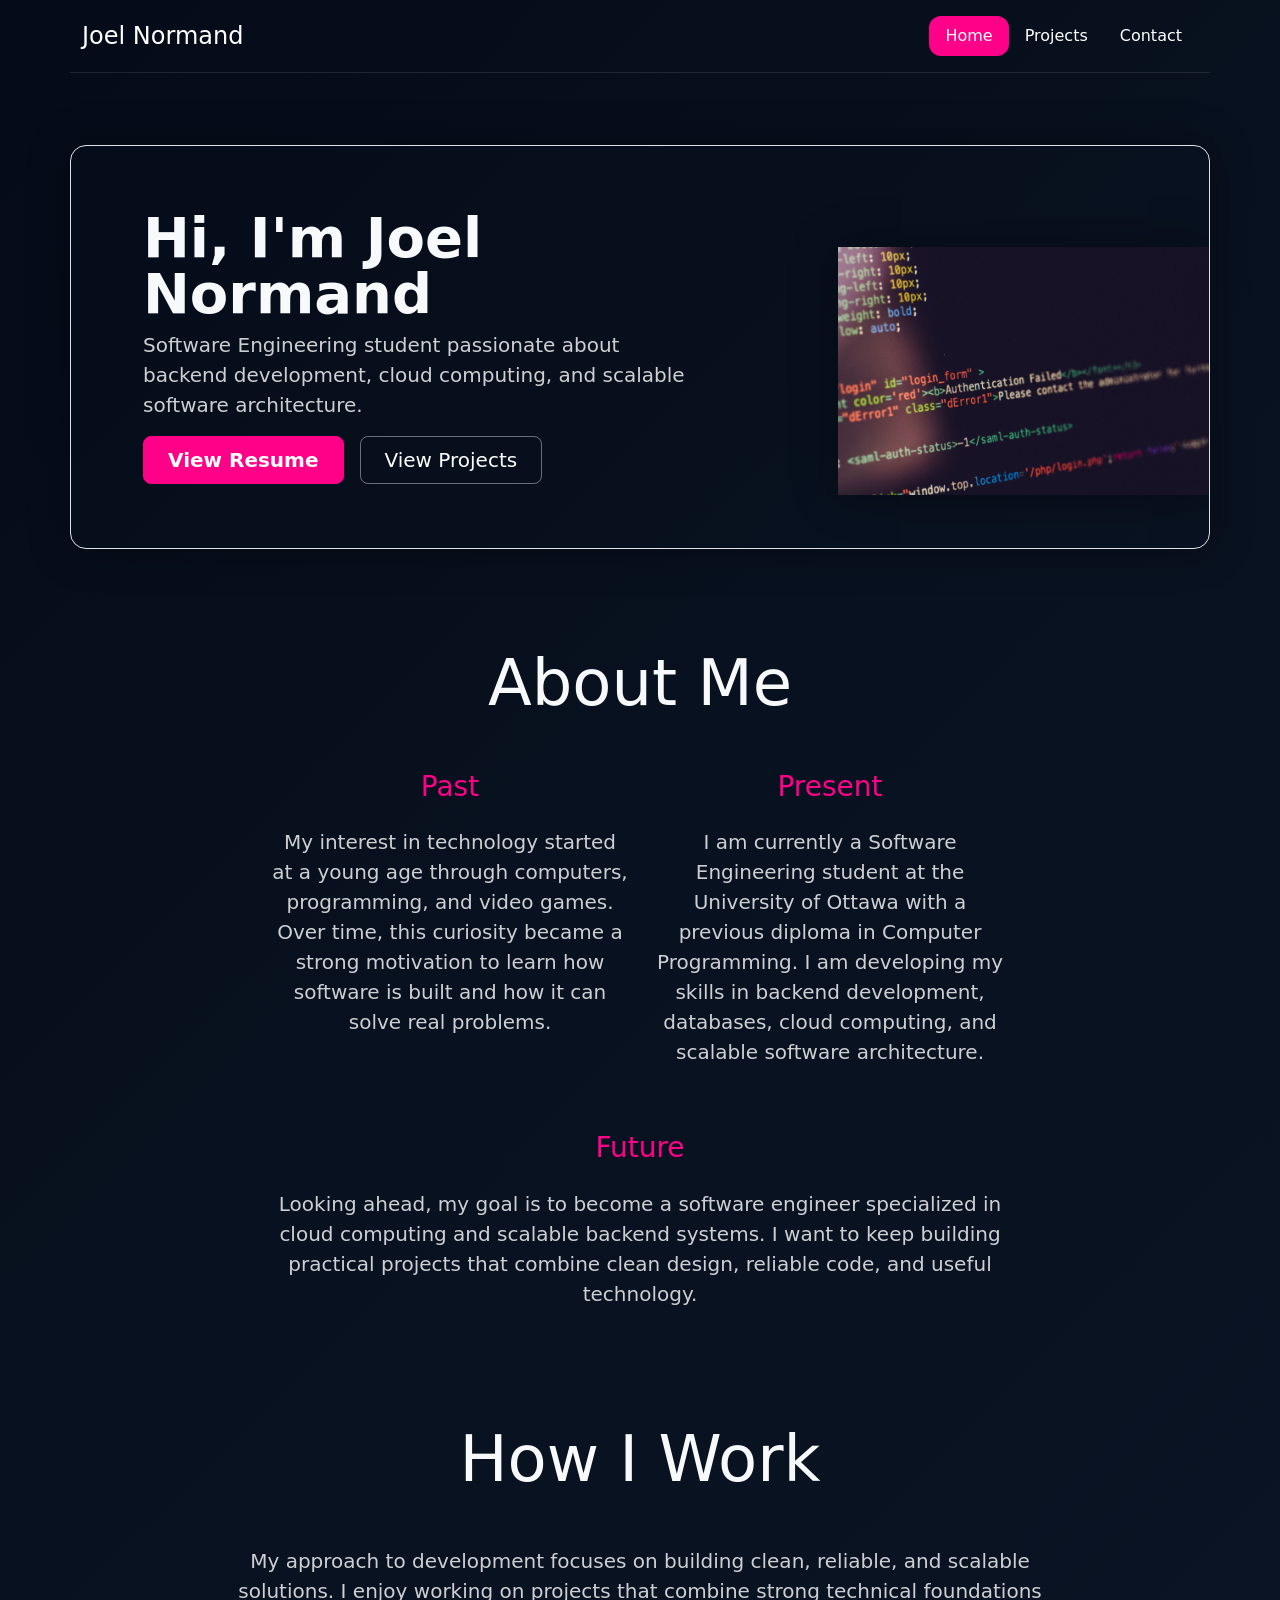
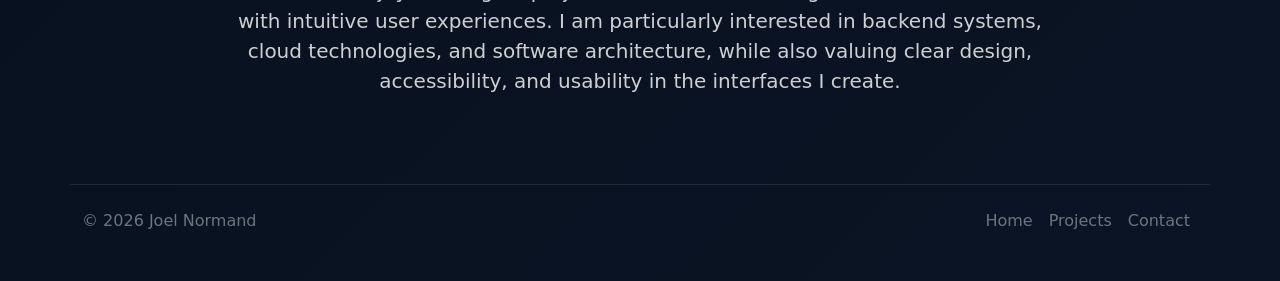
==== index.html @ 37cfbb65 "first commit" ====
<!doctype html>
<html lang="en">
  <head>
    <meta charset="UTF-8" />
    <meta name="viewport" content="width=device-width, initial-scale=1" />
    <title>Portfolio | Joel Normand</title>

    <link
      href="https://cdn.jsdelivr.net/npm/bootstrap@5.3.8/dist/css/bootstrap.min.css"
      rel="stylesheet"
      integrity="sha384-sRIl4kxILFvY47J16cr9ZwB07vP4J8+LH7qKQnuqkuIAvNWLzeN8tE5YBujZqJLB"
      crossorigin="anonymous"
    />

    <link rel="stylesheet" href="css/style.css" />
  </head>

  <body class="bg-dark text-light">
    <!-- HEADER -->
    <header
      class="container d-flex flex-wrap justify-content-center py-3 mb-4 border-bottom"
    >
      <a
        href="index.html"
        class="d-flex align-items-center mb-3 mb-md-0 me-md-auto text-decoration-none text-light"
      >
        <span class="fs-4">Joel Normand</span>
      </a>

      <ul class="nav nav-pills">
        <li class="nav-item">
          <a href="index.html" class="nav-link active" aria-current="page">
            Home
          </a>
        </li>

        <li class="nav-item">
          <a href="project.html" class="nav-link"> Projects </a>
        </li>

        <li class="nav-item">
          <a href="contact.html" class="nav-link"> Contact </a>
        </li>
      </ul>
    </header>

    <!-- MAIN -->
    <main>
      <!-- HERO -->
      <section class="container py-5">
        <div
          class="row p-4 pb-0 pe-lg-0 pt-lg-5 align-items-center rounded-4 border shadow-lg"
        >
          <div class="col-lg-7 p-3 p-lg-5 pt-lg-3">
            <h1 class="display-4 fw-bold lh-1 text-light">
              Hi, I'm Joel Normand
            </h1>

            <p class="lead">
              Software Engineering student passionate about backend development,
              cloud computing, and scalable software architecture.
            </p>

            <div
              class="d-grid gap-2 d-md-flex justify-content-md-start mb-4 mb-lg-3"
            >
              <a
                href="assets/resume/CVJoelEnglish.pdf"
                target="_blank"
                class="btn btn-primary btn-lg px-4 me-md-2 fw-bold"
              >
                View Resume
              </a>

              <a
                href="project.html"
                class="btn btn-outline-secondary btn-lg px-4"
              >
                View Projects
              </a>
            </div>
          </div>

          <div class="col-lg-4 offset-lg-1 p-0 overflow-hidden shadow-lg">
            <img
              class="rounded-lg-3 img-fluid"
              src="images/pexels-coding.jpg"
              alt="Computer code displayed on a screen"
            />
          </div>
        </div>
      </section>

      <!-- ABOUT -->
      <section id="about" class="container py-5">
        <div class="text-center mb-5">
          <h2 class="display-3 fw-light">About Me</h2>
        </div>

        <div class="row justify-content-center text-center gy-5">
          <div class="col-12 col-md-6 col-lg-4">
            <h3 class="text-primary mb-4">Past</h3>

            <p class="lead fs-5">
              My interest in technology started at a young age through
              computers, programming, and video games. Over time, this curiosity
              became a strong motivation to learn how software is built and how
              it can solve real problems.
            </p>
          </div>

          <div class="col-12 col-md-6 col-lg-4">
            <h3 class="text-primary mb-4">Present</h3>

            <p class="lead fs-5">
              I am currently a Software Engineering student at the University of
              Ottawa with a previous diploma in Computer Programming. I am
              developing my skills in backend development, databases, cloud
              computing, and scalable software architecture.
            </p>
          </div>

          <div class="col-12 col-lg-8 mt-5">
            <h3 class="text-primary mb-4">Future</h3>

            <p class="lead fs-5">
              Looking ahead, my goal is to become a software engineer
              specialized in cloud computing and scalable backend systems. I
              want to keep building practical projects that combine clean
              design, reliable code, and useful technology.
            </p>
          </div>
        </div>
      </section>

      <!--How I Work-->
      <section id="work" class="container py-5">
        <div class="text-center mb-5">
          <h2 class="display-3 fw-light">How I Work</h2>
        </div>

        <p class="lead mx-auto text-center" style="max-width: 850px">
          My approach to development focuses on building clean, reliable, and
          scalable solutions. I enjoy working on projects that combine strong
          technical foundations with intuitive user experiences. I am
          particularly interested in backend systems, cloud technologies, and
          software architecture, while also valuing clear design, accessibility,
          and usability in the interfaces I create.
        </p>
      </section>
    </main>

    <!-- FOOTER -->
    <footer
      class="container d-flex flex-wrap justify-content-between align-items-center py-3 my-4 border-top"
    >
      <p class="col-md-4 mb-0 text-secondary">© 2026 Joel Normand</p>

      <ul class="nav col-md-8 justify-content-end">
        <li class="nav-item">
          <a href="index.html" class="nav-link px-2 text-secondary"> Home </a>
        </li>

        <li class="nav-item">
          <a href="project.html" class="nav-link px-2 text-secondary">
            Projects
          </a>
        </li>

        <li class="nav-item">
          <a href="contact.html" class="nav-link px-2 text-secondary">
            Contact
          </a>
        </li>
      </ul>
    </footer>

    <script
      src="https://cdn.jsdelivr.net/npm/bootstrap@5.3.8/dist/js/bootstrap.bundle.min.js"
      integrity="sha384-FKyoEForCGlyvwx9Hj09JcYn3nv7wiPVlz7YYwJrWVcXK/BmnVDxM+D2scQbITxI"
      crossorigin="anonymous"
    ></script>

    <script src="js/script.js"></script>
  </body>
</html>
---- css/style.css ----
body {
  background: linear-gradient(135deg, #050b18 0%, #08111f 45%, #0a1424 100%);

  color: white;
  min-height: 100vh;
}

p {
  color: rgba(255, 255, 255, 0.8);
}

.text-body-secondary {
  color: rgba(255, 255, 255, 0.6) !important;
}

.border-bottom,
.border-top {
  border-color: rgba(255, 255, 255, 0.1) !important;
}

.nav-link {
  color: white;
}

.nav-link:hover {
  color: #ff0088;
}

.fs-4 {
  color: white;
}

.btn-primary {
  background-color: #ff0088;
  border-color: #ff0088;
}

.btn-primary:hover {
  background-color: #d60073;
  border-color: #d60073;
}

.btn-outline-secondary {
  color: white;
  border-color: rgba(255, 255, 255, 0.4);
}

.btn-outline-secondary:hover {
  background-color: white;
  color: black;
}

.text-primary {
  color: #ff0088 !important;
}

.shadow-lg {
  box-shadow: 0 0 40px rgba(0, 0, 0, 0.35) !important;
}

.rounded-4 {
  overflow: hidden;
}

.nav-pills .nav-link.active {
  background-color: #ff0088;
  color: white;
}
.nav-pills .nav-link {
  border-radius: 12px;
  transition: all 0.2s ease;
}
.bi {
  transition: all 0.25s ease;
}

.bi:hover {
  color: #ff0088;
  transform: scale(1.15);
}
a:focus,
.btn:focus {
  outline: 3px solid #ff0088;
  outline-offset: 4px;
}
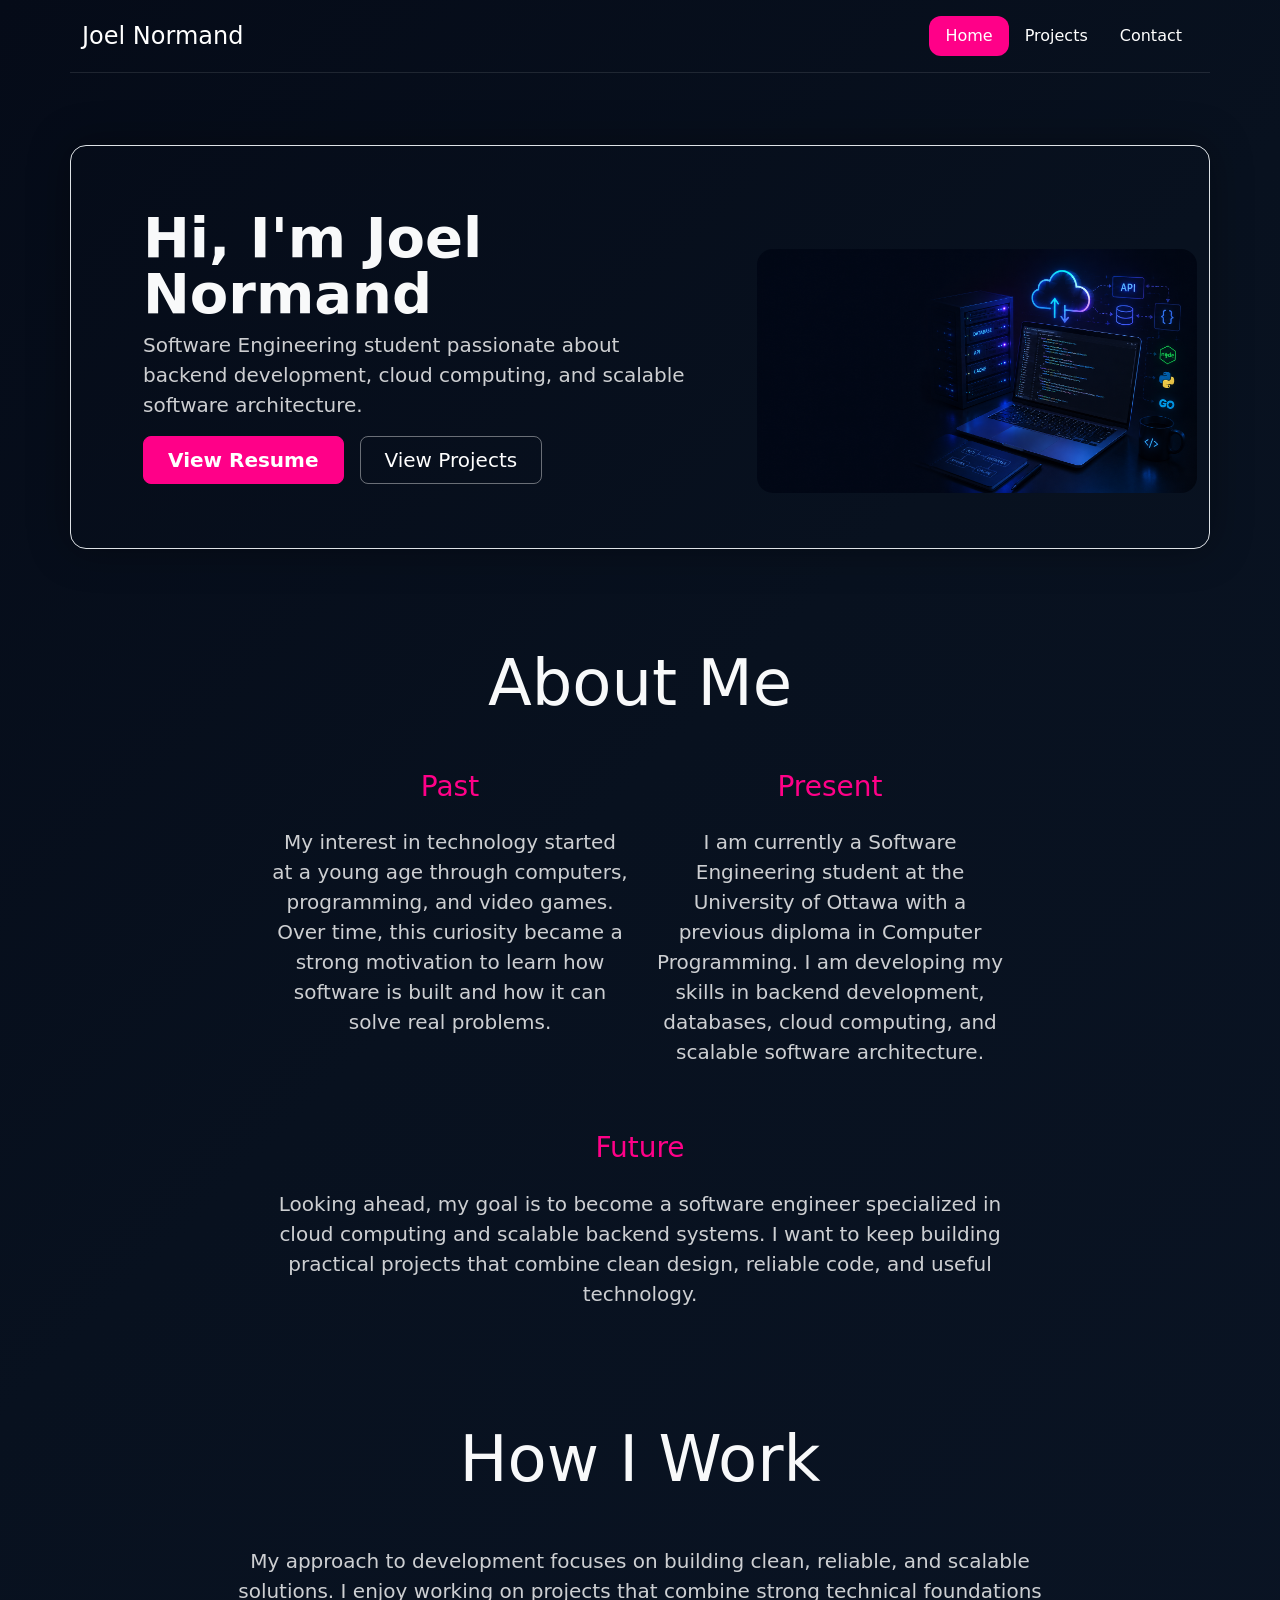
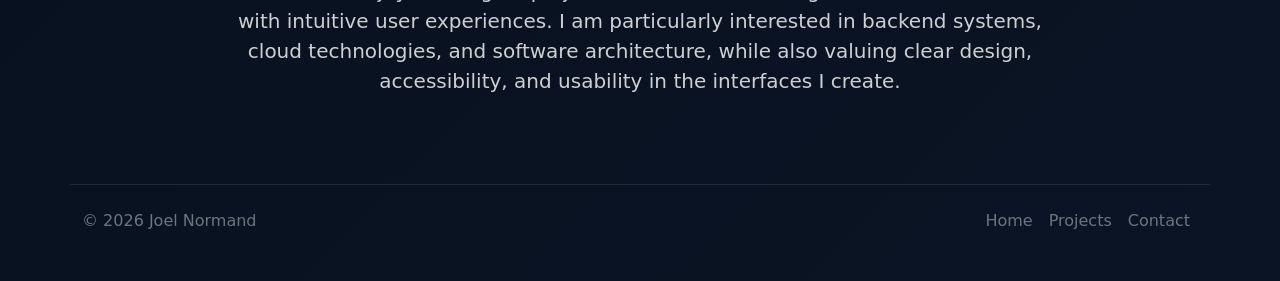
==== commit 6157075e: "Add devopir 3 simonPulse to project page and fix main page hero image" ====
--- a/index.html
+++ b/index.html
@@ -81,11 +81,11 @@
             </div>
           </div>
 
-          <div class="col-lg-4 offset-lg-1 p-0 overflow-hidden shadow-lg">
+          <div class="col-lg-5 d-flex justify-content-center">
             <img
-              class="rounded-lg-3 img-fluid"
-              src="images/pexels-coding.jpg"
-              alt="Computer code displayed on a screen"
+              class="hero-image img-fluid"
+              src="images/portfolioMainHero.png"
+              alt="Software engineering workspace"
             />
           </div>
         </div>
--- a/css/style.css
+++ b/css/style.css
@@ -83,3 +83,10 @@
   outline: 3px solid #ff0088;
   outline-offset: 4px;
 }
+.hero-image {
+  width: 100%;
+
+  object-fit: contain;
+
+  border-radius: 16px;
+}
